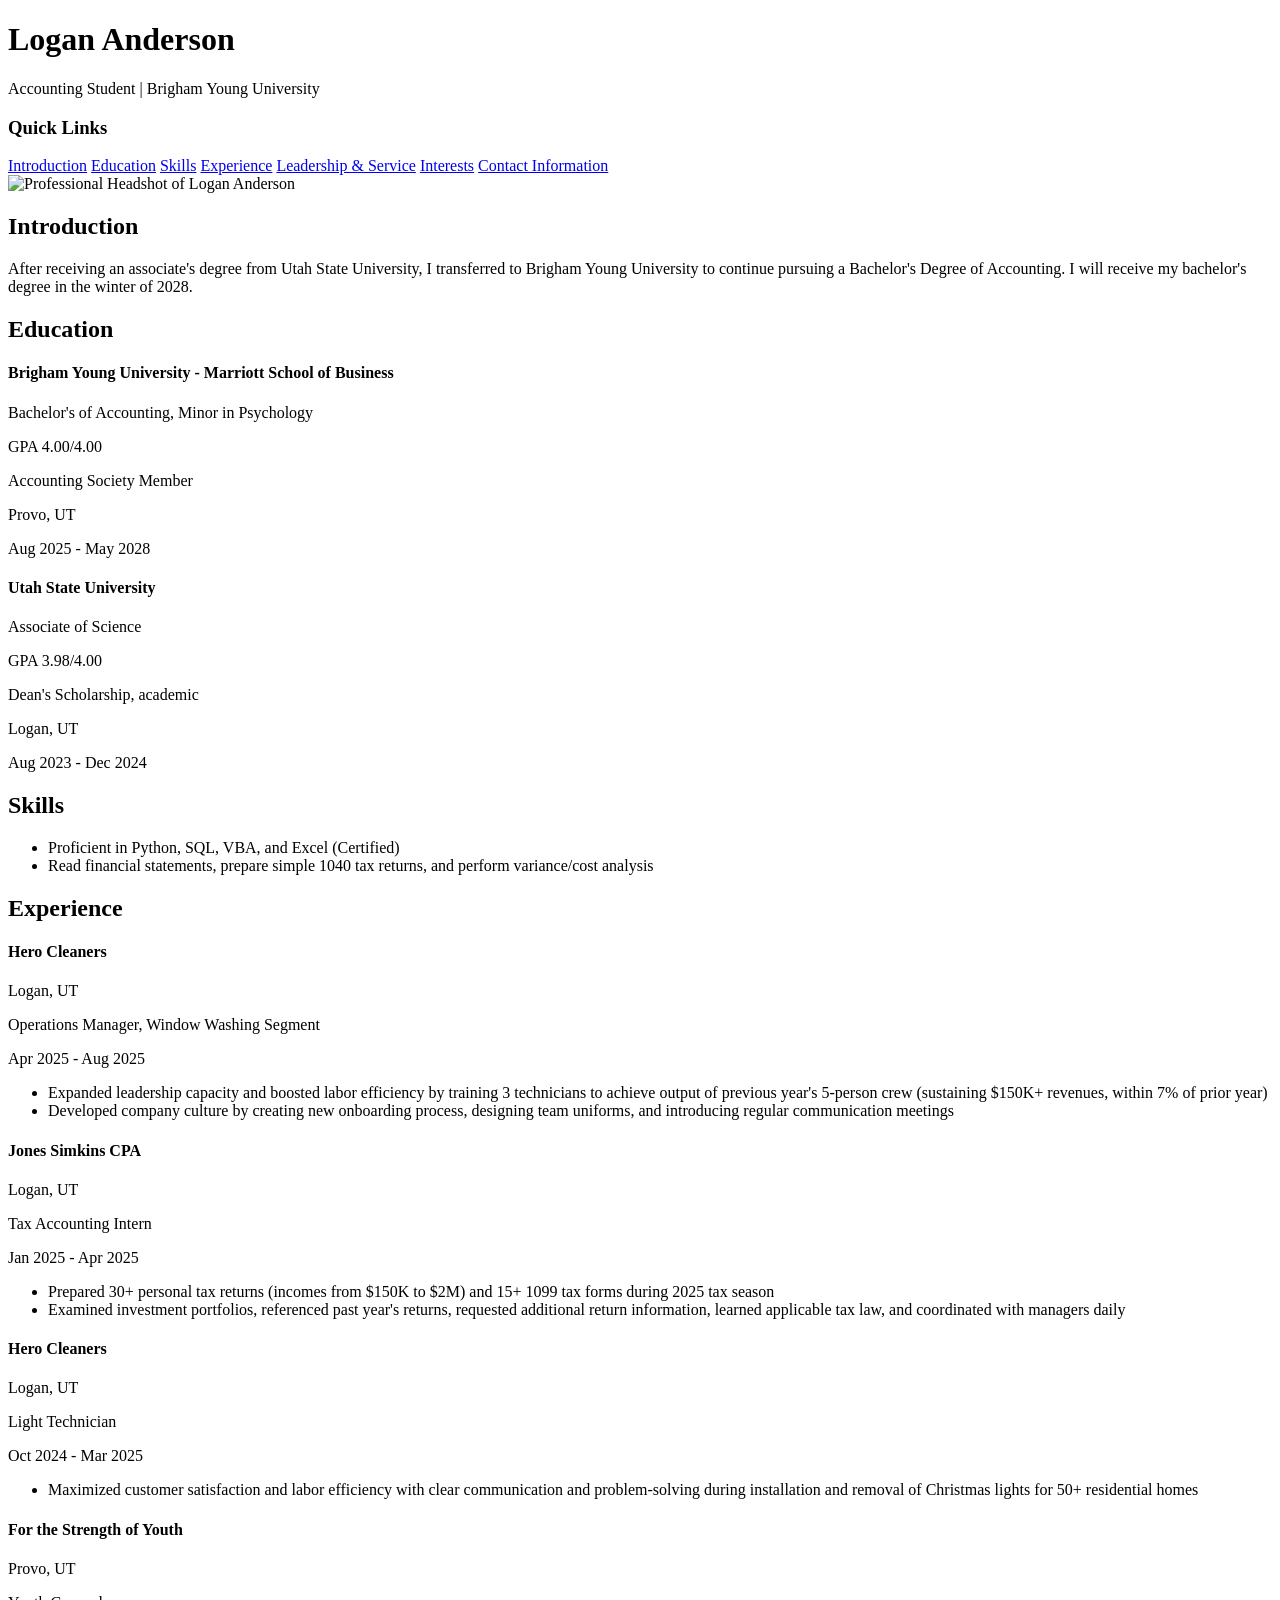
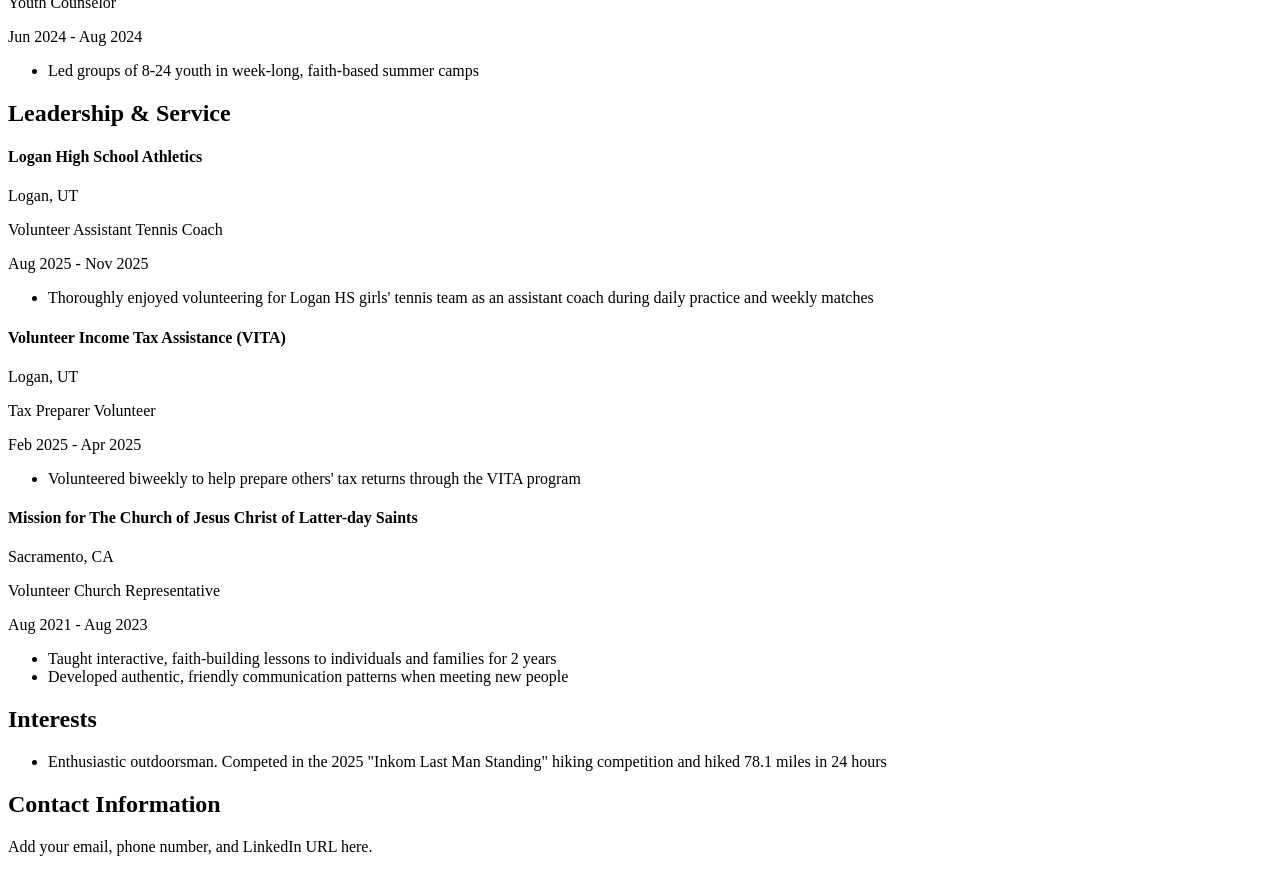
==== html/resume.html @ 968a466f "Add files via upload" ====
﻿<!DOCTYPE html>
<html lang="en">
<head>
    <meta charset="UTF-8">
    <meta name="viewport" content="width=device-width, initial-scale=1.0">
    <title>Logan Anderson | Resume</title>
    <link rel="stylesheet" href="../Styles/style2.css">
</head>
<body>
    <header class="site-header">
        <h1>Logan Anderson</h1>
        <p>Accounting Student | Brigham Young University</p>
    </header>

    <div class="resume-shell">
        <aside class="sidebar">
            <h3>Quick Links</h3>
            <nav class="sidebar-nav" aria-label="Resume section links">
                <a href="#introduction" class="ltext1">Introduction</a>
                <a href="#education" class="ltext1">Education</a>
                <a href="#skills" class="ltext1">Skills</a>
                <a href="#experience" class="ltext1">Experience</a>
                <a href="#leadership-service" class="ltext1">Leadership &amp; Service</a>
                <a href="#interests" class="ltext1">Interests</a>
                <a href="#contact-information" class="ltext1">Contact Information</a>
            </nav>
        </aside>

        <main class="content-area">
            <section id="introduction" class="card intro-card">
                <img class="pic" src="../photos/headshot.JPG" alt="Professional Headshot of Logan Anderson">
                <div class="intro-copy">
                    <h2>Introduction</h2>
                    <p>
                        After receiving an associate's degree from Utah State University, I transferred to Brigham Young University
                        to continue pursuing a Bachelor's Degree of Accounting. I will receive my bachelor's degree in the winter of
                        2028.
                    </p>
                </div>
            </section>

            <section id="education" class="card">
                <h2>Education</h2>
                <article class="edu-entry">
                    <div class="edu-main">
                        <h4>Brigham Young University - Marriott School of Business</h4>
                        <p>Bachelor's of Accounting, Minor in Psychology</p>
                        <p>GPA 4.00/4.00</p>
                        <p>Accounting Society Member</p>
                    </div>
                    <div class="edu-meta">
                        <p>Provo, UT</p>
                        <p>Aug 2025 - May 2028</p>
                    </div>
                </article>

                <article class="edu-entry">
                    <div class="edu-main">
                        <h4>Utah State University</h4>
                        <p>Associate of Science</p>
                        <p>GPA 3.98/4.00</p>
                        <p>Dean's Scholarship, academic</p>
                    </div>
                    <div class="edu-meta">
                        <p>Logan, UT</p>
                        <p>Aug 2023 - Dec 2024</p>
                    </div>
                </article>
            </section>

            <section id="skills" class="card">
                <h2>Skills</h2>
                <ul class="bullet-list">
                    <li>Proficient in Python, SQL, VBA, and Excel (Certified)</li>
                    <li>Read financial statements, prepare simple 1040 tax returns, and perform variance/cost analysis</li>
                </ul>
            </section>

            <section id="experience" class="card">
                <h2>Experience</h2>

                <article class="role-entry">
                    <div class="entry-header">
                        <h4>Hero Cleaners</h4>
                        <p>Logan, UT</p>
                    </div>
                    <div class="entry-subheader">
                        <p class="role-title">Operations Manager, Window Washing Segment</p>
                        <p class="role-date">Apr 2025 - Aug 2025</p>
                    </div>
                    <ul class="bullet-list">
                        <li>Expanded leadership capacity and boosted labor efficiency by training 3 technicians to achieve output of previous year's 5-person crew (sustaining $150K+ revenues, within 7% of prior year)</li>
                        <li>Developed company culture by creating new onboarding process, designing team uniforms, and introducing regular communication meetings</li>
                    </ul>
                </article>

                <article class="role-entry">
                    <div class="entry-header">
                        <h4>Jones Simkins CPA</h4>
                        <p>Logan, UT</p>
                    </div>
                    <div class="entry-subheader">
                        <p class="role-title">Tax Accounting Intern</p>
                        <p class="role-date">Jan 2025 - Apr 2025</p>
                    </div>
                    <ul class="bullet-list">
                        <li>Prepared 30+ personal tax returns (incomes from $150K to $2M) and 15+ 1099 tax forms during 2025 tax season</li>
                        <li>Examined investment portfolios, referenced past year's returns, requested additional return information, learned applicable tax law, and coordinated with managers daily</li>
                    </ul>
                </article>

                <article class="role-entry">
                    <div class="entry-header">
                        <h4>Hero Cleaners</h4>
                        <p>Logan, UT</p>
                    </div>
                    <div class="entry-subheader">
                        <p class="role-title">Light Technician</p>
                        <p class="role-date">Oct 2024 - Mar 2025</p>
                    </div>
                    <ul class="bullet-list">
                        <li>Maximized customer satisfaction and labor efficiency with clear communication and problem-solving during installation and removal of Christmas lights for 50+ residential homes</li>
                    </ul>
                </article>

                <article class="role-entry">
                    <div class="entry-header">
                        <h4>For the Strength of Youth</h4>
                        <p>Provo, UT</p>
                    </div>
                    <div class="entry-subheader">
                        <p class="role-title">Youth Counselor</p>
                        <p class="role-date">Jun 2024 - Aug 2024</p>
                    </div>
                    <ul class="bullet-list">
                        <li>Led groups of 8-24 youth in week-long, faith-based summer camps</li>
                    </ul>
                </article>
            </section>

            <section id="leadership-service" class="card">
                <h2>Leadership &amp; Service</h2>

                <article class="role-entry">
                    <div class="entry-header">
                        <h4>Logan High School Athletics</h4>
                        <p>Logan, UT</p>
                    </div>
                    <div class="entry-subheader">
                        <p class="role-title">Volunteer Assistant Tennis Coach</p>
                        <p class="role-date">Aug 2025 - Nov 2025</p>
                    </div>
                    <ul class="bullet-list">
                        <li>Thoroughly enjoyed volunteering for Logan HS girls' tennis team as an assistant coach during daily practice and weekly matches</li>
                    </ul>
                </article>

                <article class="role-entry">
                    <div class="entry-header">
                        <h4>Volunteer Income Tax Assistance (VITA)</h4>
                        <p>Logan, UT</p>
                    </div>
                    <div class="entry-subheader">
                        <p class="role-title">Tax Preparer Volunteer</p>
                        <p class="role-date">Feb 2025 - Apr 2025</p>
                    </div>
                    <ul class="bullet-list">
                        <li>Volunteered biweekly to help prepare others' tax returns through the VITA program</li>
                    </ul>
                </article>

                <article class="role-entry">
                    <div class="entry-header">
                        <h4>Mission for The Church of Jesus Christ of Latter-day Saints</h4>
                        <p>Sacramento, CA</p>
                    </div>
                    <div class="entry-subheader">
                        <p class="role-title">Volunteer Church Representative</p>
                        <p class="role-date">Aug 2021 - Aug 2023</p>
                    </div>
                    <ul class="bullet-list">
                        <li>Taught interactive, faith-building lessons to individuals and families for 2 years</li>
                        <li>Developed authentic, friendly communication patterns when meeting new people</li>
                    </ul>
                </article>
            </section>

            <section id="interests" class="card">
                <h2>Interests</h2>
                <ul class="bullet-list">
                    <li>Enthusiastic outdoorsman. Competed in the 2025 "Inkom Last Man Standing" hiking competition and hiked 78.1 miles in 24 hours</li>
                </ul>
            </section>

            <section id="contact-information" class="card">
                <h2>Contact Information</h2>
                <p class="section-note">Add your email, phone number, and LinkedIn URL here.</p>
            </section>
        </main>
    </div>
</body>
</html>
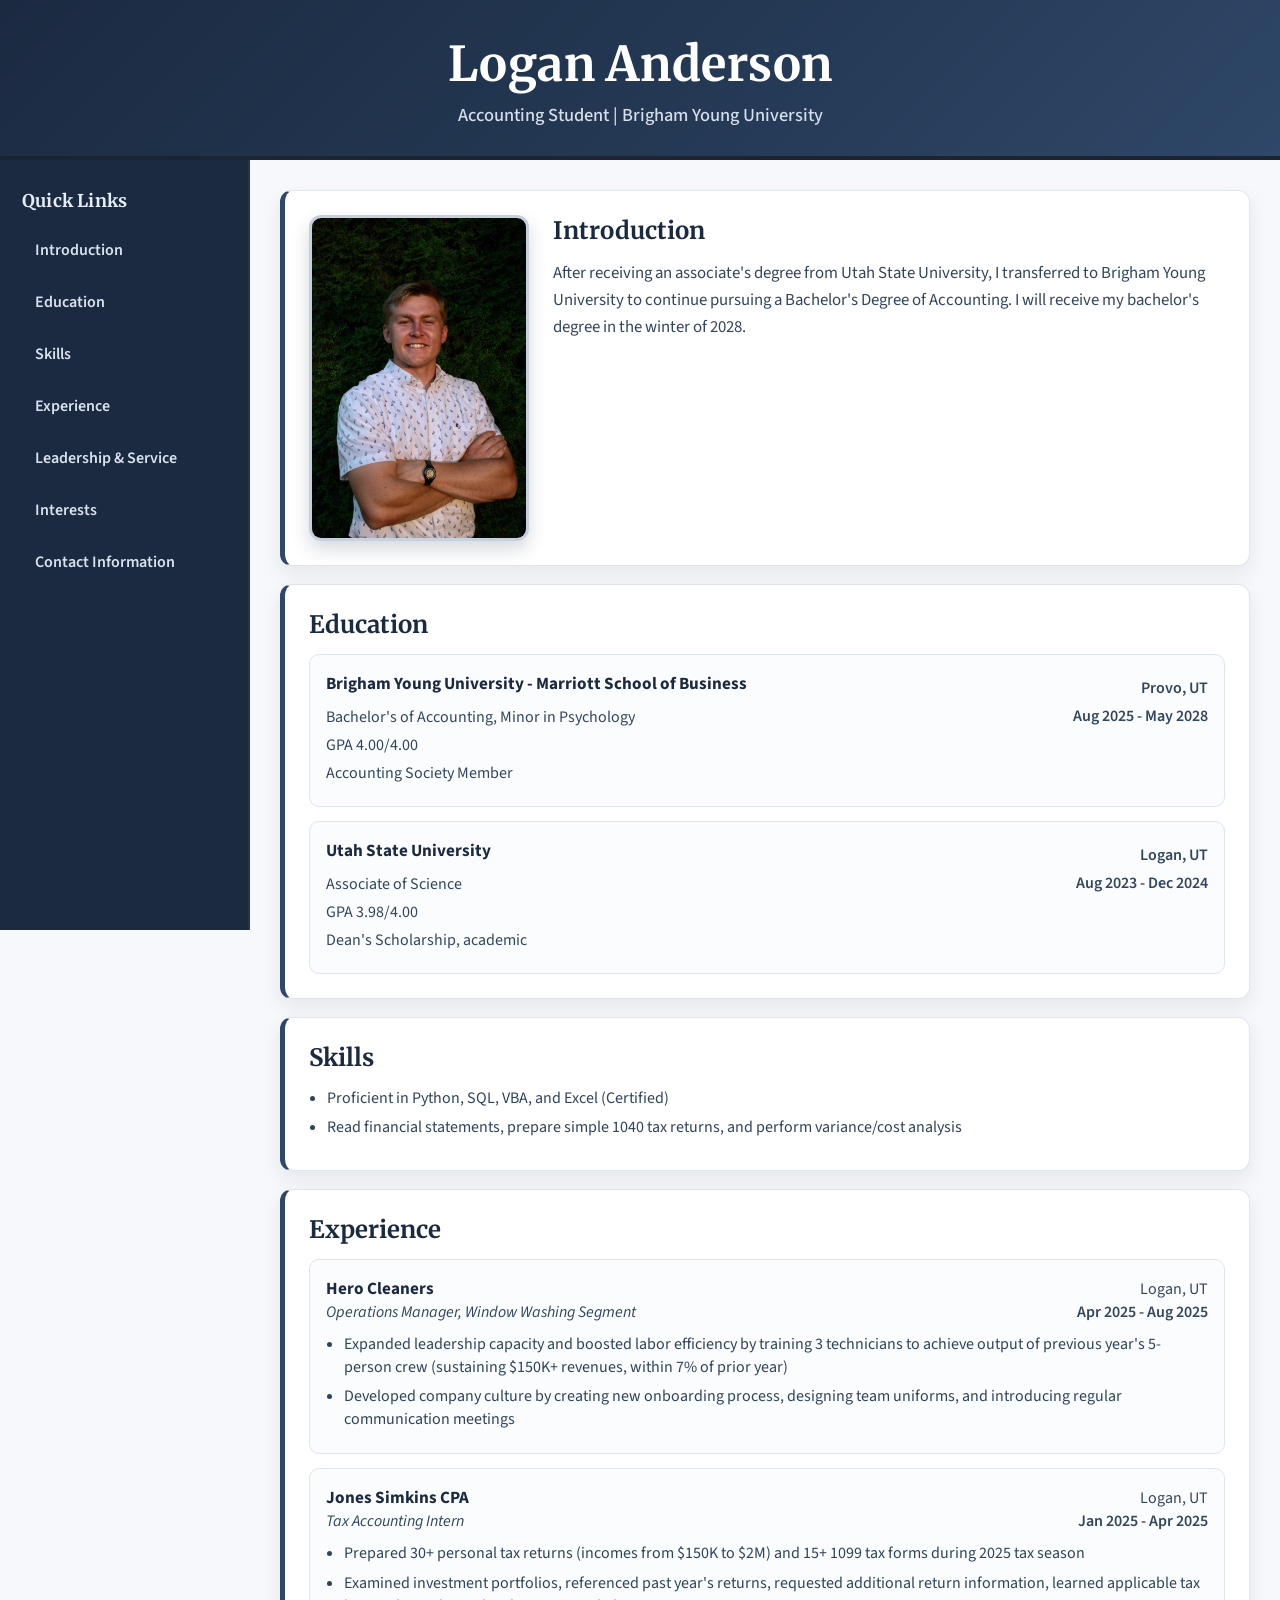
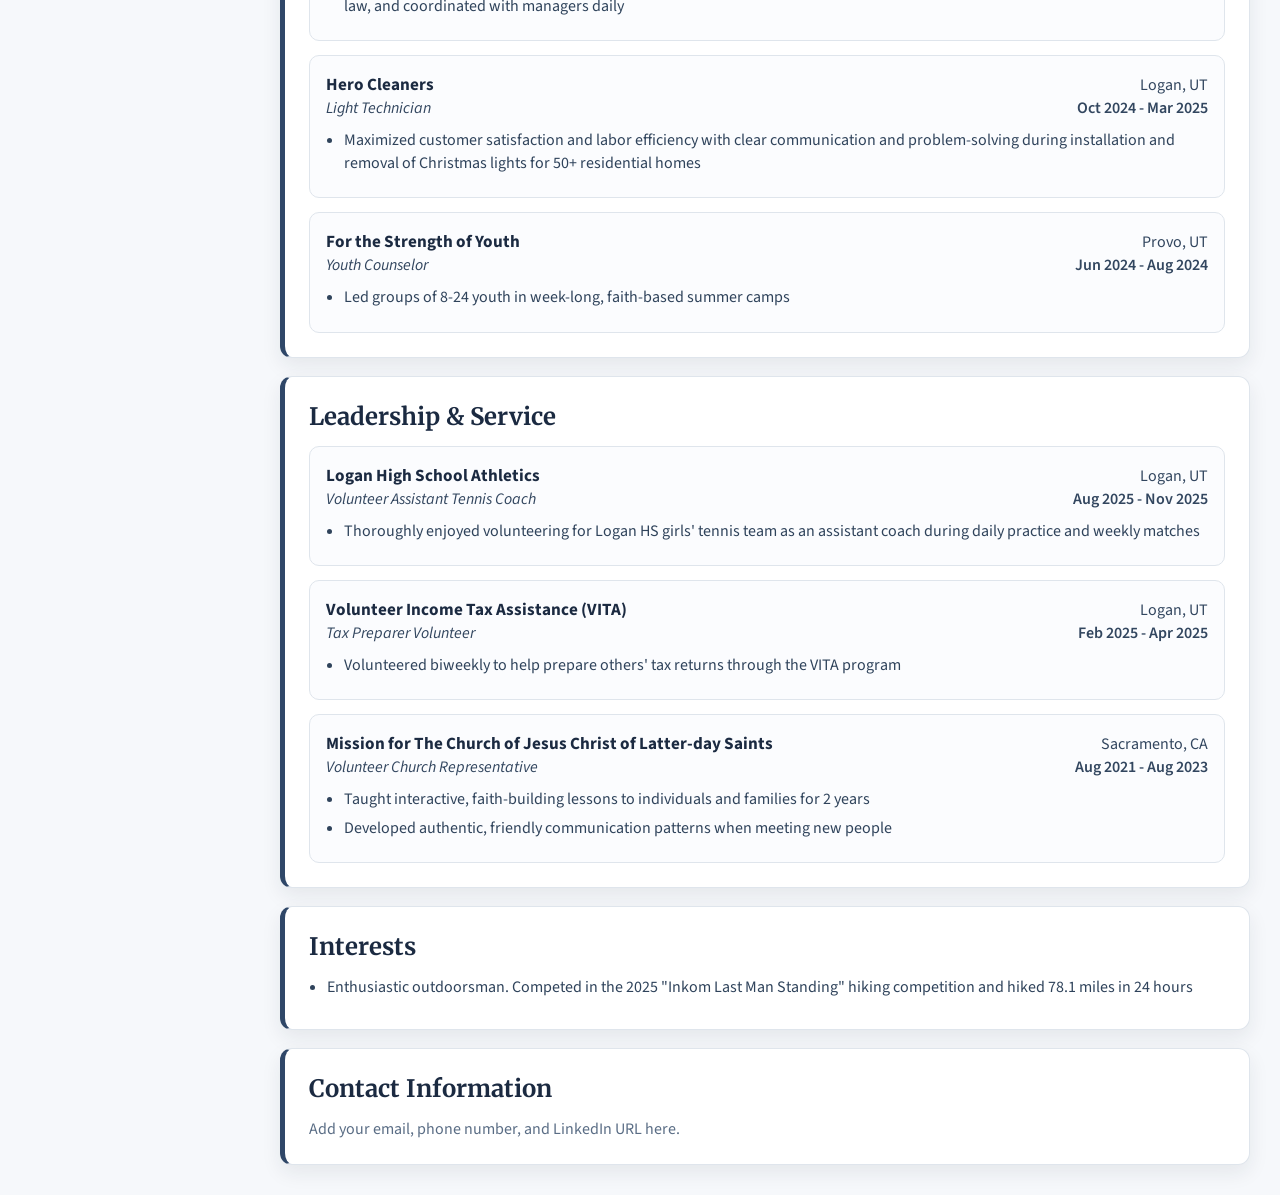
==== commit 6382f6d6: "Add files via upload" ====
--- a/html/resume.html
+++ b/html/resume.html
@@ -199,4 +199,4 @@
         </main>
     </div>
 </body>
-</html>
+</html>
--- a/Styles/style2.css
+++ b/Styles/style2.css
@@ -0,0 +1,280 @@
+﻿@import url('https://fonts.googleapis.com/css2?family=Merriweather:wght@700&family=Source+Sans+3:wght@400;500;600;700&display=swap');
+
+:root {
+    --navy-900: #1b2a41;
+    --navy-700: #2f4768;
+    --slate-700: #455b77;
+    --slate-300: #c7d0dc;
+    --slate-200: #dfe5ec;
+    --paper: #f6f8fb;
+    --white: #ffffff;
+    --text: #1f2b3a;
+    --muted: #5a6d85;
+}
+
+* {
+    box-sizing: border-box;
+}
+
+html {
+    scroll-behavior: smooth;
+}
+
+body {
+    margin: 0;
+    font-family: 'Source Sans 3', sans-serif;
+    color: var(--text);
+    background: var(--paper);
+}
+
+.site-header {
+    background: linear-gradient(135deg, var(--navy-900) 0%, #253a56 60%, var(--navy-700) 100%);
+    color: var(--white);
+    text-align: center;
+    padding: 34px 24px 28px;
+    border-bottom: 4px solid #1a2432;
+}
+
+.site-header h1 {
+    margin: 0;
+    font-family: 'Merriweather', serif;
+    font-size: clamp(2rem, 4.6vw, 3rem);
+    letter-spacing: 0.5px;
+}
+
+.site-header p {
+    margin: 8px 0 0;
+    font-size: clamp(1rem, 2vw, 1.15rem);
+    color: #d5dfeb;
+    font-weight: 500;
+}
+
+.resume-shell {
+    display: flex;
+    align-items: stretch;
+    min-height: calc(100vh - 130px);
+}
+
+.sidebar {
+    width: 250px;
+    background: var(--navy-900);
+    color: var(--white);
+    padding: 30px 22px;
+    border-right: 2px solid #24344b;
+    position: sticky;
+    top: 0;
+    align-self: flex-start;
+    min-height: calc(100vh - 130px);
+}
+
+.sidebar h3 {
+    margin: 0 0 16px;
+    font-family: 'Merriweather', serif;
+    font-size: 1.1rem;
+    letter-spacing: 0.2px;
+    color: #e6edf7;
+}
+
+.sidebar-nav {
+    display: flex;
+    flex-direction: column;
+    gap: 8px;
+}
+
+.ltext1 {
+    color: #d8e2ef;
+    text-decoration: none;
+    padding: 10px 12px;
+    border-radius: 8px;
+    border: 1px solid transparent;
+    font-weight: 600;
+    transition: background 0.2s ease, border-color 0.2s ease, color 0.2s ease;
+}
+
+.ltext1:hover,
+.ltext1:focus-visible {
+    background: #2a3f5f;
+    color: #ffffff;
+    border-color: #3d577e;
+    outline: none;
+}
+
+.content-area {
+    flex: 1;
+    padding: 30px;
+    display: flex;
+    flex-direction: column;
+    gap: 18px;
+}
+
+.card {
+    background: var(--white);
+    border: 1px solid var(--slate-200);
+    border-left: 5px solid var(--navy-700);
+    border-radius: 12px;
+    padding: 24px;
+    box-shadow: 0 8px 20px rgba(23, 36, 54, 0.08);
+}
+
+.card h2 {
+    margin: 0 0 14px;
+    font-family: 'Merriweather', serif;
+    color: var(--navy-900);
+    font-size: 1.5rem;
+}
+
+.intro-card {
+    display: flex;
+    align-items: flex-start;
+    gap: 24px;
+}
+
+.pic {
+    width: 220px;
+    max-width: 100%;
+    border-radius: 12px;
+    border: 3px solid var(--slate-300);
+    box-shadow: 0 8px 18px rgba(27, 42, 65, 0.18);
+}
+
+.intro-copy {
+    flex: 1;
+}
+
+.intro-copy p {
+    margin: 0;
+    line-height: 1.6;
+    font-size: 1.05rem;
+    color: #33455d;
+}
+
+.edu-entry {
+    display: flex;
+    justify-content: space-between;
+    gap: 20px;
+    border: 1px solid var(--slate-200);
+    border-radius: 10px;
+    padding: 16px;
+    background: #fbfcfe;
+}
+
+.edu-entry + .edu-entry {
+    margin-top: 14px;
+}
+
+.edu-main h4 {
+    margin: 0 0 10px;
+    color: var(--navy-900);
+    font-size: 1.07rem;
+}
+
+.edu-main p,
+.edu-meta p {
+    margin: 6px 0;
+    color: #32465f;
+    font-size: 1rem;
+}
+
+.edu-meta {
+    text-align: right;
+    min-width: 170px;
+    color: var(--muted);
+    font-weight: 600;
+}
+
+.section-note {
+    margin: 0;
+    color: var(--muted);
+    font-size: 1rem;
+}
+
+.role-entry {
+    border: 1px solid var(--slate-200);
+    border-radius: 10px;
+    padding: 16px;
+    background: #fbfcfe;
+}
+
+.role-entry + .role-entry {
+    margin-top: 14px;
+}
+
+.entry-header,
+.entry-subheader {
+    display: flex;
+    justify-content: space-between;
+    gap: 12px;
+    align-items: baseline;
+}
+
+.entry-header h4 {
+    margin: 0;
+    color: var(--navy-900);
+    font-size: 1.07rem;
+}
+
+.entry-header p,
+.entry-subheader p {
+    margin: 0;
+    color: #32465f;
+}
+
+.role-title {
+    margin-top: 4px;
+    font-style: italic;
+    color: #3f5672;
+}
+
+.role-date {
+    font-weight: 600;
+    color: var(--muted);
+}
+
+.bullet-list {
+    margin: 10px 0 0 1.1rem;
+    padding: 0;
+    color: #2f435b;
+}
+
+.bullet-list li {
+    margin-bottom: 6px;
+    line-height: 1.45;
+}
+
+@media (max-width: 900px) {
+    .resume-shell {
+        flex-direction: column;
+    }
+
+    .sidebar {
+        position: static;
+        width: 100%;
+        min-height: auto;
+        border-right: none;
+        border-bottom: 2px solid #24344b;
+    }
+
+    .sidebar-nav {
+        flex-direction: row;
+        flex-wrap: wrap;
+    }
+
+    .content-area {
+        padding: 24px;
+    }
+
+    .edu-entry {
+        flex-direction: column;
+    }
+
+    .edu-meta {
+        text-align: left;
+        min-width: 0;
+    }
+
+    .entry-header,
+    .entry-subheader {
+        flex-direction: column;
+        align-items: flex-start;
+    }
+}
